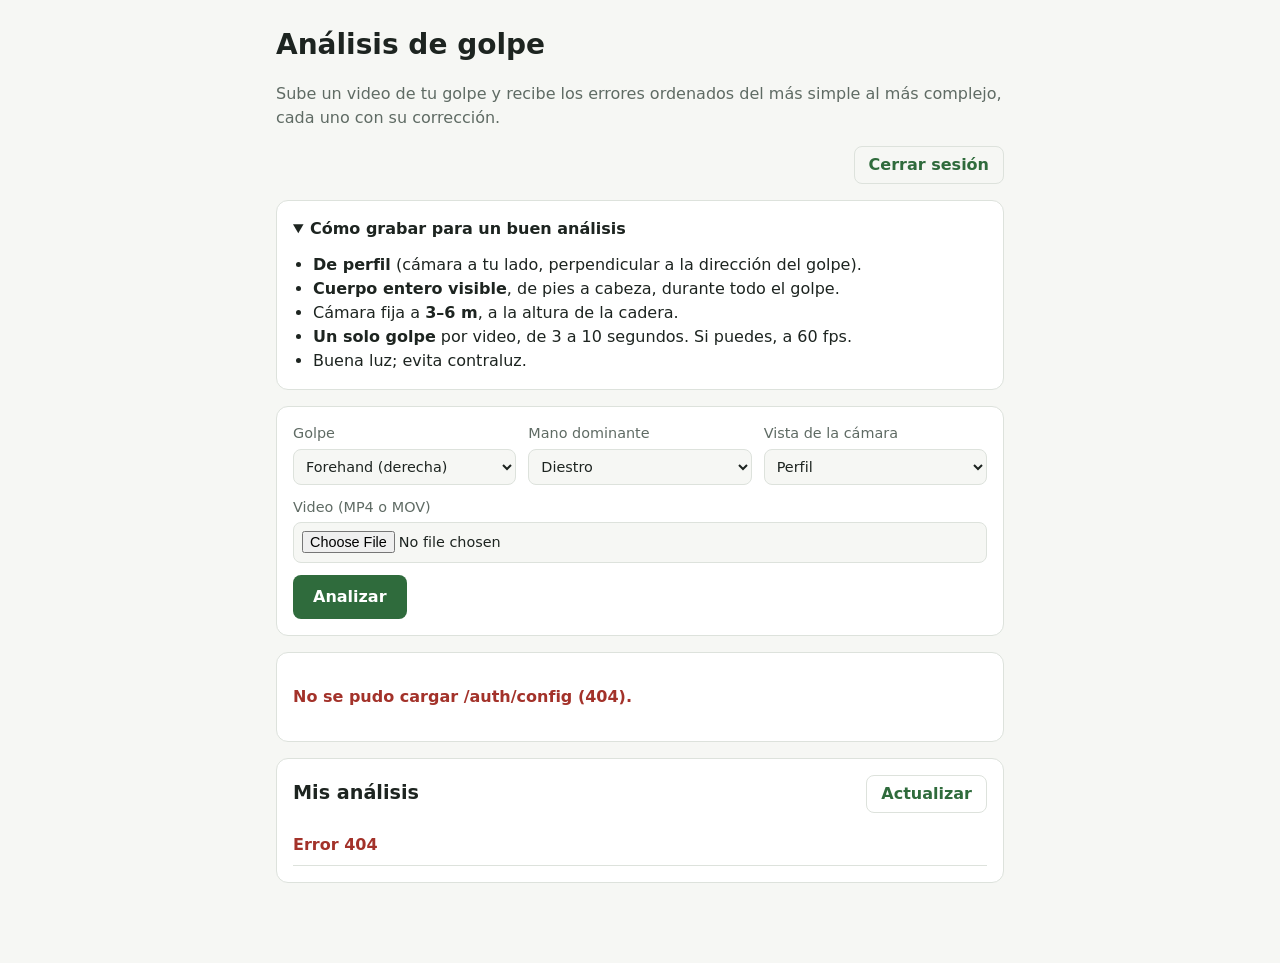
==== api/web/static/index.html @ 2f67d7ad "Initial commit - project inicial basico" ====
<!doctype html>
<html lang="es">
<head>
  <meta charset="utf-8">
  <meta name="viewport" content="width=device-width, initial-scale=1">
  <title>Análisis de golpe</title>
  <link rel="stylesheet" href="styles.css">
</head>
<body>
<main>
  <header>
    <h1>Análisis de golpe</h1>
    <p class="lead">Sube un video de tu golpe y recibe los errores ordenados del más simple al más complejo, cada uno con su corrección.</p>
    <div id="session" class="session" hidden>
      <span id="session-user"></span>
      <button id="logout" type="button" class="secondary">Cerrar sesión</button>
    </div>
  </header>

  <section id="login-card" class="card" hidden>
    <p>Inicia sesión para analizar tus golpes y ver tu historial.</p>
    <button id="login" type="button">Iniciar sesión</button>
  </section>

  <details class="card guide" open>
    <summary>Cómo grabar para un buen análisis</summary>
    <ul>
      <li><strong>De perfil</strong> (cámara a tu lado, perpendicular a la dirección del golpe).</li>
      <li><strong>Cuerpo entero visible</strong>, de pies a cabeza, durante todo el golpe.</li>
      <li>Cámara fija a <strong>3–6 m</strong>, a la altura de la cadera.</li>
      <li><strong>Un solo golpe</strong> por video, de 3 a 10 segundos. Si puedes, a 60 fps.</li>
      <li>Buena luz; evita contraluz.</li>
    </ul>
  </details>

  <form id="upload-form" class="card" hidden>
    <div class="fields">
      <label>Golpe
        <select name="stroke_type">
          <option value="">Detectar automáticamente</option>
          <option value="forehand" selected>Forehand (derecha)</option>
          <option value="backhand" disabled>Revés (próximamente)</option>
          <option value="serve" disabled>Saque (próximamente)</option>
          <option value="volley" disabled>Volea (próximamente)</option>
        </select>
      </label>
      <label>Mano dominante
        <select name="handedness">
          <option value="right" selected>Diestro</option>
          <option value="left">Zurdo</option>
        </select>
      </label>
      <label>Vista de la cámara
        <select name="camera_view">
          <option value="side" selected>Perfil</option>
          <option value="front">Frontal</option>
          <option value="back">Trasera</option>
        </select>
      </label>
    </div>
    <label class="file">Video (MP4 o MOV)
      <input type="file" name="video" accept="video/*" required>
    </label>
    <button type="submit">Analizar</button>
  </form>

  <section id="status" class="card" hidden>
    <p id="status-text" role="status" aria-live="polite"></p>
    <progress id="progress" max="100" value="0"></progress>
  </section>

  <section id="result" hidden>
    <div id="warnings"></div>
    <h2>Errores detectados <span class="muted">(corrige en este orden)</span></h2>
    <ol id="findings"></ol>
    <details class="card">
      <summary>Métricas medidas</summary>
      <table id="metrics"><thead><tr><th>Métrica</th><th>Valor</th><th>Confianza</th></tr></thead><tbody></tbody></table>
    </details>
  </section>

  <section id="history" class="card" hidden>
    <div class="history-head">
      <h2>Mis análisis</h2>
      <button id="refresh-history" type="button" class="secondary">Actualizar</button>
    </div>
    <ul id="history-list"></ul>
  </section>
</main>
<script src="auth.js"></script>
<script src="app.js"></script>
</body>
</html>
---- api/web/static/styles.css ----
:root {
  --bg: #f6f7f4;
  --surface: #ffffff;
  --text: #1d2420;
  --muted: #5f6b64;
  --accent: #2f6b3c;
  --accent-text: #ffffff;
  --border: #dde2dc;
  --warn-bg: #fff6e0;
  --warn-border: #e8c46a;
  --error: #a3322a;
  --tag-fund: #e3efe5;
  --tag-sync: #e7e9f6;
}
@media (prefers-color-scheme: dark) {
  :root {
    --bg: #141816;
    --surface: #1d2320;
    --text: #e6ebe7;
    --muted: #9aa69f;
    --accent: #6fbf7f;
    --accent-text: #0f1a12;
    --border: #2e3632;
    --warn-bg: #2f2814;
    --warn-border: #8a6d22;
    --error: #ff8a80;
    --tag-fund: #24392a;
    --tag-sync: #2a2d45;
  }
}
* { box-sizing: border-box; }
body {
  margin: 0;
  background: var(--bg);
  color: var(--text);
  font: 16px/1.5 system-ui, -apple-system, "Segoe UI", Roboto, sans-serif;
}
main { max-width: 760px; margin: 0 auto; padding: 24px 16px 64px; }
h1 { margin: 0 0 4px; font-size: 1.75rem; }
h2 { font-size: 1.2rem; margin: 28px 0 12px; }
.lead, .muted { color: var(--muted); }
.muted { font-weight: normal; font-size: .9rem; }
.card {
  background: var(--surface);
  border: 1px solid var(--border);
  border-radius: 12px;
  padding: 16px;
  margin: 16px 0;
}
summary { cursor: pointer; font-weight: 600; }
.guide ul { margin: 12px 0 0; padding-left: 20px; }
.fields { display: grid; grid-template-columns: repeat(auto-fit, minmax(180px, 1fr)); gap: 12px; }
label { display: flex; flex-direction: column; gap: 4px; font-size: .9rem; color: var(--muted); }
select, input[type=file] {
  font: inherit; color: var(--text); background: var(--bg);
  border: 1px solid var(--border); border-radius: 8px; padding: 8px;
}
.file { margin: 12px 0; }
button {
  font: inherit; font-weight: 600; cursor: pointer;
  background: var(--accent); color: var(--accent-text);
  border: 0; border-radius: 8px; padding: 10px 20px;
}
button:disabled { opacity: .5; cursor: wait; }
progress { width: 100%; height: 8px; }
.error-text { color: var(--error); font-weight: 600; }
#findings { padding-left: 0; list-style: none; counter-reset: f; }
#findings li {
  counter-increment: f;
  background: var(--surface); border: 1px solid var(--border);
  border-radius: 12px; padding: 16px; margin-bottom: 12px;
}
#findings h3 { margin: 0 0 8px; font-size: 1.05rem; }
#findings h3::before { content: counter(f) ". "; color: var(--accent); }
.tag { display: inline-block; font-size: .75rem; padding: 2px 8px; border-radius: 99px; margin-bottom: 8px; }
.tag.fundamental { background: var(--tag-fund); }
.tag.sincronizacion { background: var(--tag-sync); }
.correction { border-left: 3px solid var(--accent); padding-left: 12px; }
.warning { background: var(--warn-bg); border: 1px solid var(--warn-border); border-radius: 8px; padding: 8px 12px; margin: 8px 0; }
table { width: 100%; border-collapse: collapse; margin-top: 12px; font-size: .9rem; }
td, th { text-align: left; padding: 6px 4px; border-bottom: 1px solid var(--border); }
button.secondary { background: transparent; color: var(--accent); border: 1px solid var(--border); padding: 6px 14px; }
button.link { background: none; color: var(--accent); padding: 0; font-weight: 600; text-align: left; }
.session { display: flex; gap: 12px; align-items: center; justify-content: flex-end; margin-top: 8px; color: var(--muted); }
.history-head { display: flex; justify-content: space-between; align-items: center; }
.history-head h2 { margin: 0; }
#history-list { list-style: none; padding: 0; margin: 12px 0 0; }
#history-list li { display: flex; justify-content: space-between; gap: 12px; padding: 8px 0; border-bottom: 1px solid var(--border); }
.status { font-size: .8rem; color: var(--muted); white-space: nowrap; }
.status.failed { color: var(--error); }
.status.completed { color: var(--accent); }
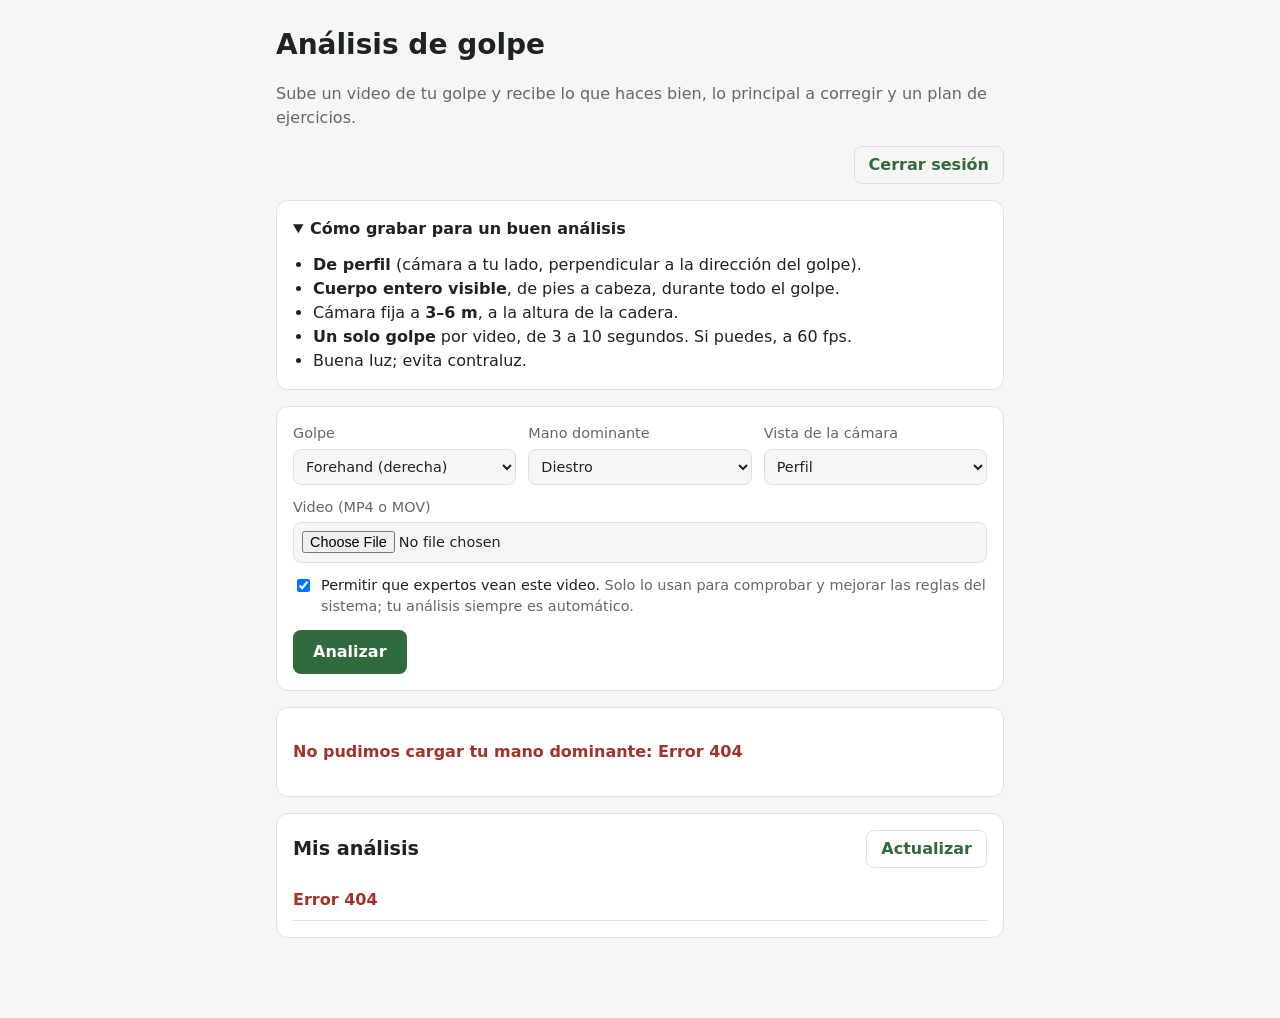
==== commit da836369: "add mejoras como area de expertos" ====
--- a/api/web/static/index.html
+++ b/api/web/static/index.html
@@ -10,8 +10,9 @@
 <main>
   <header>
     <h1>Análisis de golpe</h1>
-    <p class="lead">Sube un video de tu golpe y recibe los errores ordenados del más simple al más complejo, cada uno con su corrección.</p>
+    <p class="lead">Sube un video de tu golpe y recibe lo que haces bien, lo principal a corregir y un plan de ejercicios.</p>
     <div id="session" class="session" hidden>
+      <a id="portal-link" href="portal.html" hidden>Portal profesional</a>
       <span id="session-user"></span>
       <button id="logout" type="button" class="secondary">Cerrar sesión</button>
     </div>
@@ -61,6 +62,11 @@
     <label class="file">Video (MP4 o MOV)
       <input type="file" name="video" accept="video/*" required>
     </label>
+    <label class="check">
+      <input type="checkbox" name="expert_review_allowed" checked>
+      <span>Permitir que expertos vean este video.
+        <span class="muted">Solo lo usan para comprobar y mejorar las reglas del sistema; tu análisis siempre es automático.</span></span>
+    </label>
     <button type="submit">Analizar</button>
   </form>
 
@@ -71,8 +77,25 @@
 
   <section id="result" hidden>
     <div id="warnings"></div>
+    <div id="diagnosis" class="card summary" hidden></div>
+    <section id="strengths-section" hidden>
+      <h2>Lo que haces bien</h2>
+      <ul id="strengths"></ul>
+    </section>
     <h2>Errores detectados <span class="muted">(corrige en este orden)</span></h2>
     <ol id="findings"></ol>
+    <section id="plan-section" class="card" hidden>
+      <h2>Tu plan de ejercicios</h2>
+      <ol id="plan"></ol>
+      <p id="plan-next" class="muted"></p>
+    </section>
+    <p id="reliability" class="muted"></p>
+    <p id="knowledge-status" class="muted"></p>
+    <label class="check">
+      <input type="checkbox" id="result-expert-review">
+      <span>Permitir que expertos vean este video <span class="muted">(puedes cambiarlo cuando quieras)</span></span>
+    </label>
+    <p class="muted disclaimer">Recomendaciones de entrenamiento deportivo, no diagnóstico médico. Si sientes dolor, consulta a un fisioterapeuta.</p>
     <details class="card">
       <summary>Métricas medidas</summary>
       <table id="metrics"><thead><tr><th>Métrica</th><th>Valor</th><th>Confianza</th></tr></thead><tbody></tbody></table>
--- a/api/web/static/styles.css
+++ b/api/web/static/styles.css
@@ -86,6 +86,41 @@
 .history-head h2 { margin: 0; }
 #history-list { list-style: none; padding: 0; margin: 12px 0 0; }
 #history-list li { display: flex; justify-content: space-between; gap: 12px; padding: 8px 0; border-bottom: 1px solid var(--border); }
+.history-actions { display: flex; gap: 12px; align-items: center; }
+button.danger { background: transparent; color: var(--error); border: 1px solid var(--border); padding: 4px 10px; font-size: .8rem; }
+button.danger:disabled { color: var(--muted); cursor: not-allowed; }
 .status { font-size: .8rem; color: var(--muted); white-space: nowrap; }
 .status.failed { color: var(--error); }
 .status.completed { color: var(--accent); }
+
+.check { flex-direction: row; align-items: flex-start; gap: 8px; margin: 12px 0; color: var(--text); }
+.check input { margin-top: 4px; }
+.summary h2 { margin-top: 0; }
+#strengths { list-style: none; padding: 0; }
+#strengths li { background: var(--surface); border: 1px solid var(--border); border-left: 4px solid var(--accent); border-radius: 12px; padding: 16px; margin-bottom: 12px; }
+#strengths h3 { margin: 0 0 8px; font-size: 1.05rem; }
+.tag.validated { background: var(--tag-fund); margin-left: 6px; }
+.tag.provisional { background: var(--warn-bg); margin-left: 6px; }
+.disclaimer { font-size: .8rem; }
+.session a { color: var(--accent); font-weight: 600; }
+main.wide { max-width: 1100px; }
+.tabs { display: flex; flex-wrap: wrap; gap: 8px; margin: 16px 0; }
+.tabs button.active { background: var(--accent); color: var(--accent-text); }
+.ok-text { color: var(--accent); font-weight: 600; }
+.form { display: flex; flex-direction: column; gap: 10px; }
+input[type=text], input[type=number], textarea {
+  font: inherit; color: var(--text); background: var(--bg);
+  border: 1px solid var(--border); border-radius: 8px; padding: 8px; width: 100%;
+}
+.actions { display: flex; flex-wrap: wrap; gap: 8px; align-items: center; margin: 12px 0; }
+.rule-head { display: flex; justify-content: space-between; gap: 12px; flex-wrap: wrap; }
+.rule .tag { margin-left: 6px; }
+.mono, pre { font-family: ui-monospace, Consolas, monospace; font-size: .85rem; }
+pre { background: var(--bg); border: 1px solid var(--border); border-radius: 8px; padding: 8px; overflow-x: auto; white-space: pre-wrap; }
+.diff { display: grid; grid-template-columns: 1fr 1fr; gap: 12px; }
+@media (max-width: 700px) { .diff { grid-template-columns: 1fr; } }
+.condition { display: grid; grid-template-columns: 2fr 1fr 1fr 1fr auto; gap: 6px; margin-bottom: 6px; }
+.roles { display: flex; gap: 12px; flex-wrap: wrap; }
+label.inline { flex-direction: row; align-items: center; gap: 6px; }
+ul.plain { list-style: none; padding: 0; }
+.pre { white-space: pre-wrap; }
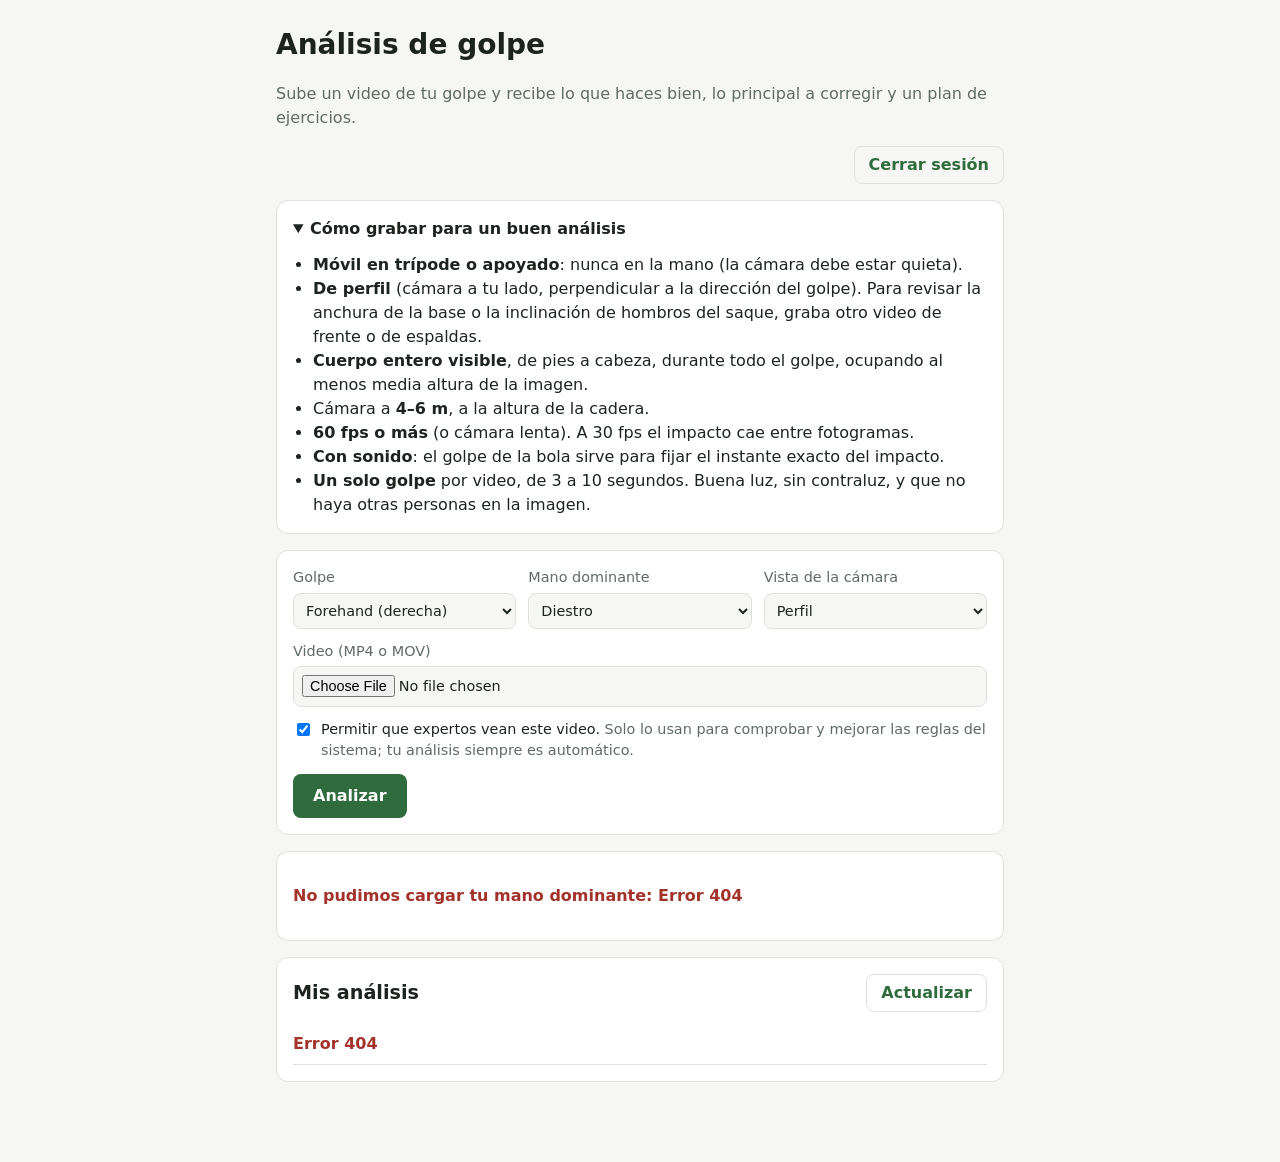
==== commit 809b96b8: "agrego videos de reves, servicio creative commons" ====
--- a/api/web/static/index.html
+++ b/api/web/static/index.html
@@ -26,11 +26,16 @@
   <details class="card guide" open>
     <summary>Cómo grabar para un buen análisis</summary>
     <ul>
-      <li><strong>De perfil</strong> (cámara a tu lado, perpendicular a la dirección del golpe).</li>
-      <li><strong>Cuerpo entero visible</strong>, de pies a cabeza, durante todo el golpe.</li>
-      <li>Cámara fija a <strong>3–6 m</strong>, a la altura de la cadera.</li>
-      <li><strong>Un solo golpe</strong> por video, de 3 a 10 segundos. Si puedes, a 60 fps.</li>
-      <li>Buena luz; evita contraluz.</li>
+      <li><strong>Móvil en trípode o apoyado</strong>: nunca en la mano (la cámara debe estar quieta).</li>
+      <li><strong>De perfil</strong> (cámara a tu lado, perpendicular a la dirección del golpe). Para revisar la
+        anchura de la base o la inclinación de hombros del saque, graba otro video de frente o de espaldas.</li>
+      <li><strong>Cuerpo entero visible</strong>, de pies a cabeza, durante todo el golpe, ocupando al menos
+        media altura de la imagen.</li>
+      <li>Cámara a <strong>4–6 m</strong>, a la altura de la cadera.</li>
+      <li><strong>60 fps o más</strong> (o cámara lenta). A 30 fps el impacto cae entre fotogramas.</li>
+      <li><strong>Con sonido</strong>: el golpe de la bola sirve para fijar el instante exacto del impacto.</li>
+      <li><strong>Un solo golpe</strong> por video, de 3 a 10 segundos. Buena luz, sin contraluz, y que no
+        haya otras personas en la imagen.</li>
     </ul>
   </details>
 
@@ -40,9 +45,9 @@
         <select name="stroke_type">
           <option value="">Detectar automáticamente</option>
           <option value="forehand" selected>Forehand (derecha)</option>
-          <option value="backhand" disabled>Revés (próximamente)</option>
-          <option value="serve" disabled>Saque (próximamente)</option>
-          <option value="volley" disabled>Volea (próximamente)</option>
+          <option value="backhand">Revés</option>
+          <option value="serve">Saque</option>
+          <option value="volley">Volea</option>
         </select>
       </label>
       <label>Mano dominante
@@ -77,7 +82,13 @@
 
   <section id="result" hidden>
     <div id="warnings"></div>
+    <section id="viewer-section" class="card" hidden>
+      <h2>Tu golpe, fotograma a fotograma</h2>
+      <p class="muted">Pulsa «Ver en el video» en un error o punto fuerte para saltar al impacto y resaltar las articulaciones medidas.</p>
+      <div id="viewer"></div>
+    </section>
     <div id="diagnosis" class="card summary" hidden></div>
+    <div id="comparison"></div>
     <section id="strengths-section" hidden>
       <h2>Lo que haces bien</h2>
       <ul id="strengths"></ul>
@@ -111,6 +122,7 @@
   </section>
 </main>
 <script src="auth.js"></script>
+<script src="skeleton-viewer.js"></script>
 <script src="app.js"></script>
 </body>
 </html>
--- a/api/web/static/styles.css
+++ b/api/web/static/styles.css
@@ -95,12 +95,21 @@
 
 .check { flex-direction: row; align-items: flex-start; gap: 8px; margin: 12px 0; color: var(--text); }
 .check input { margin-top: 4px; }
+fieldset { border: 1px solid var(--border); border-radius: 8px; padding: 4px 12px; margin: 12px 0; display: flex; flex-wrap: wrap; gap: 0 16px; }
+fieldset legend { color: var(--muted); font-size: .85rem; padding: 0 4px; }
+fieldset .check { margin: 8px 0; }
 .summary h2 { margin-top: 0; }
 #strengths { list-style: none; padding: 0; }
 #strengths li { background: var(--surface); border: 1px solid var(--border); border-left: 4px solid var(--accent); border-radius: 12px; padding: 16px; margin-bottom: 12px; }
 #strengths h3 { margin: 0 0 8px; font-size: 1.05rem; }
 .tag.validated { background: var(--tag-fund); margin-left: 6px; }
 .tag.provisional { background: var(--warn-bg); margin-left: 6px; }
+.tag.empirical { background: var(--accent); color: var(--accent-text); margin-left: 6px; }
+.kpis { display: grid; grid-template-columns: repeat(auto-fit, minmax(160px, 1fr)); gap: 12px; margin-top: 8px; }
+.kpi { display: flex; flex-direction: column; gap: 2px; padding: 10px 12px; border: 1px solid var(--border); border-radius: 8px; }
+.kpi strong { font-size: 1.4rem; font-variant-numeric: tabular-nums; }
+ul.audit { margin: 0; padding-left: 16px; font-size: .85rem; color: var(--error); }
+input[type=range] { width: 100%; }
 .disclaimer { font-size: .8rem; }
 .session a { color: var(--accent); font-weight: 600; }
 main.wide { max-width: 1100px; }
@@ -124,3 +133,29 @@
 label.inline { flex-direction: row; align-items: center; gap: 6px; }
 ul.plain { list-style: none; padding: 0; }
 .pre { white-space: pre-wrap; }
+
+/* Visor de esqueleto (skeleton-viewer.js) */
+.sv-stage { position: relative; width: 100%; aspect-ratio: 16 / 9; max-height: 70vh; background: #000; border-radius: 8px; overflow: hidden; }
+.sv-video, .sv-canvas { position: absolute; inset: 0; width: 100%; height: 100%; }
+.sv-video { object-fit: contain; }
+.sv-canvas { pointer-events: none; }
+.sv-skeleton-only { background: #1b211e; }
+.sv-skeleton-only .sv-video { display: none; }
+.sv-timeline { position: relative; padding-top: 22px; margin-top: 8px; }
+.sv-scrub { width: 100%; }
+.sv-marks { position: absolute; top: 0; left: 8px; right: 8px; height: 20px; }
+.sv-mark { position: absolute; transform: translateX(-50%); font-size: .7rem; color: var(--muted); white-space: nowrap; }
+.sv-mark::after { content: ""; display: block; width: 2px; height: 8px; margin: 0 auto; background: var(--accent); }
+.sv-mark-impact_frame { color: var(--error); font-weight: 600; }
+.sv-mark-impact_frame::after { background: var(--error); }
+.sv-controls { display: flex; flex-wrap: wrap; gap: 6px; align-items: center; margin-top: 8px; }
+.sv-controls select { font: inherit; color: var(--text); background: var(--bg); border: 1px solid var(--border); border-radius: 8px; padding: 5px; }
+button.sv-btn { padding: 5px 10px; font-size: .85rem; }
+.sv-toggle { color: var(--text); font-size: .85rem; }
+.sv-frame { margin-left: auto; }
+.sv-legend, .sv-note { margin: 8px 0 0; }
+button.sv-jump { margin-top: 8px; padding: 4px 12px; font-size: .85rem; }
+.sv-phase { display: grid; grid-template-columns: 110px 1fr 36px; gap: 8px; align-items: center; margin: 6px 0; font-size: .9rem; }
+p.sv-phase { display: block; }
+.sv-bar { height: 10px; background: var(--border); border-radius: 99px; overflow: hidden; }
+.sv-bar span { display: block; height: 100%; background: var(--accent); }
